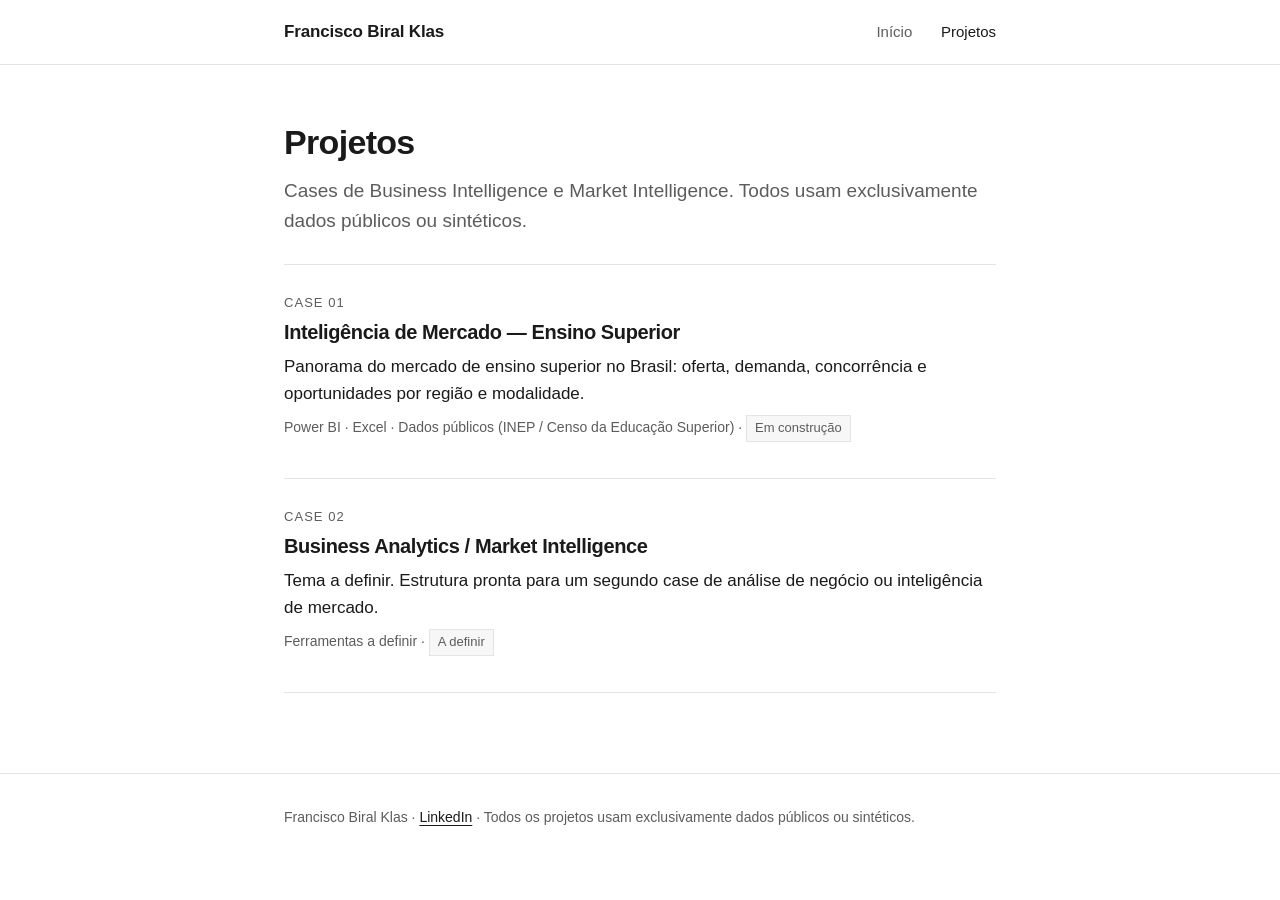
==== projetos.html @ e993f1bc "Site inicial" ====
<!DOCTYPE html>
<html lang="pt-BR">
<head>
  <meta charset="utf-8">
  <meta name="viewport" content="width=device-width, initial-scale=1">
  <title>Projetos — Francisco Biral Klas</title>
  <meta name="description" content="Cases de Business Intelligence e Market Intelligence.">
  <link rel="stylesheet" href="assets/style.css">
</head>
<body>

<header class="site">
  <div class="container">
    <a class="brand" href="index.html">Francisco Biral Klas</a>
    <nav>
      <a href="index.html">Início</a>
      <a href="projetos.html" aria-current="page">Projetos</a>
    </nav>
  </div>
</header>

<main>
  <div class="container">

    <h1>Projetos</h1>
    <p class="lead">
      Cases de Business Intelligence e Market Intelligence. Todos usam exclusivamente
      dados públicos ou sintéticos.
    </p>

    <!--
      PARA ADICIONAR UM PROJETO:
      1. copie o bloco <li> ... </li> abaixo;
      2. ajuste Case NN, título, link, resumo e ferramentas;
      3. repita o mesmo bloco em index.html (seção "Projetos").
    -->
    <ul class="project-list">

      <li>
        <span class="tag">Case 01</span>
        <h3><a href="projetos/case-01-ensino-superior.html">Inteligência de Mercado — Ensino Superior</a></h3>
        <p>Panorama do mercado de ensino superior no Brasil: oferta, demanda, concorrência e oportunidades por região e modalidade.</p>
        <p class="meta">Power BI · Excel · Dados públicos (INEP / Censo da Educação Superior) · <span class="status">Em construção</span></p>
      </li>

      <li>
        <span class="tag">Case 02</span>
        <h3><a href="projetos/case-02-market-intelligence.html">Business Analytics / Market Intelligence</a></h3>
        <p>Tema a definir. Estrutura pronta para um segundo case de análise de negócio ou inteligência de mercado.</p>
        <p class="meta">Ferramentas a definir · <span class="status">A definir</span></p>
      </li>

    </ul>

  </div>
</main>

<footer class="site">
  <div class="container">
    Francisco Biral Klas · <a href="https://www.linkedin.com/in/francisco-klas/" target="_blank" rel="noopener">LinkedIn</a>
    · Todos os projetos usam exclusivamente dados públicos ou sintéticos.
  </div>
</footer>

</body>
</html>
---- assets/style.css ----
/* ============================================================
   Portfolio — Francisco Biral Klas
   Único arquivo de estilo. Cores e medidas ficam nas variáveis.
   ============================================================ */

:root {
  --text: #1a1a1a;
  --muted: #5c5c5c;
  --line: #e4e4e4;
  --bg: #ffffff;
  --bg-soft: #f7f7f7;
  --link: #1a1a1a;
  --accent: #1f4e79;          /* azul sóbrio, usado só em links/hover */
  --max: 760px;               /* largura da coluna de leitura */
  --font: -apple-system, BlinkMacSystemFont, "Segoe UI", Roboto, "Helvetica Neue", Arial, sans-serif;
}

* { box-sizing: border-box; }

html { -webkit-text-size-adjust: 100%; }

body {
  margin: 0;
  font-family: var(--font);
  font-size: 17px;
  line-height: 1.6;
  color: var(--text);
  background: var(--bg);
}

/* ---------- Layout ---------- */

.container {
  max-width: var(--max);
  margin: 0 auto;
  padding: 0 24px;
}

header.site {
  border-bottom: 1px solid var(--line);
}

header.site .container {
  display: flex;
  justify-content: space-between;
  align-items: center;
  height: 64px;
}

header.site .brand {
  font-weight: 600;
  text-decoration: none;
  color: var(--text);
  letter-spacing: -0.01em;
}

header.site nav a {
  margin-left: 24px;
  text-decoration: none;
  color: var(--muted);
  font-size: 15px;
}

header.site nav a:hover,
header.site nav a[aria-current="page"] { color: var(--text); }

main { padding: 56px 0 80px; }

footer.site {
  border-top: 1px solid var(--line);
  padding: 32px 0;
  font-size: 14px;
  color: var(--muted);
}

/* ---------- Tipografia ---------- */

h1, h2, h3 {
  line-height: 1.25;
  letter-spacing: -0.02em;
  font-weight: 600;
  margin: 0 0 12px;
}

h1 { font-size: 34px; }
h2 { font-size: 22px; margin-top: 48px; }
h3 { font-size: 18px; margin-top: 28px; }

p { margin: 0 0 16px; }

a { color: var(--link); text-decoration: underline; text-underline-offset: 3px; }
a:hover { color: var(--accent); }

ul, ol { padding-left: 22px; margin: 0 0 16px; }
li { margin-bottom: 6px; }

.lead { font-size: 19px; color: var(--muted); margin-bottom: 28px; }

.subtitle {
  color: var(--muted);
  font-size: 17px;
  margin: 4px 0 24px;
}

.muted { color: var(--muted); }
.small { font-size: 14px; }

hr { border: 0; border-top: 1px solid var(--line); margin: 48px 0; }

/* ---------- Links de ação (não são "botões de startup") ---------- */

.links { display: flex; flex-wrap: wrap; gap: 12px 24px; margin-bottom: 16px; }

.btn {
  display: inline-block;
  padding: 9px 16px;
  border: 1px solid var(--text);
  color: var(--text);
  text-decoration: none;
  font-size: 15px;
  background: var(--bg);
}
.btn:hover { background: var(--text); color: var(--bg); }

/* ---------- Lista de projetos (cards discretos) ---------- */

.project-list { list-style: none; padding: 0; margin: 0; }

.project-list li {
  border-top: 1px solid var(--line);
  padding: 28px 0;
  margin: 0;
}
.project-list li:last-child { border-bottom: 1px solid var(--line); }

.project-list .tag {
  display: block;
  font-size: 13px;
  text-transform: uppercase;
  letter-spacing: 0.08em;
  color: var(--muted);
  margin-bottom: 6px;
}

.project-list h3 { margin: 0 0 8px; font-size: 20px; }
.project-list h3 a { text-decoration: none; }
.project-list h3 a:hover { text-decoration: underline; }

.project-list p { margin-bottom: 8px; }

.project-list .meta { font-size: 14px; color: var(--muted); }

/* ---------- Página de case ---------- */

.case-header { margin-bottom: 8px; }

.case-meta {
  display: grid;
  grid-template-columns: 160px 1fr;
  gap: 8px 16px;
  font-size: 15px;
  padding: 20px 0;
  border-top: 1px solid var(--line);
  border-bottom: 1px solid var(--line);
  margin: 24px 0 8px;
}
.case-meta dt { color: var(--muted); }
.case-meta dd { margin: 0; }

.status {
  display: inline-block;
  font-size: 13px;
  padding: 2px 8px;
  border: 1px solid var(--line);
  background: var(--bg-soft);
  color: var(--muted);
  vertical-align: middle;
}

/* screenshots */
figure { margin: 24px 0; }
figure img {
  display: block;
  width: 100%;
  height: auto;
  border: 1px solid var(--line);
}
figcaption { font-size: 14px; color: var(--muted); margin-top: 8px; }

/* placeholder enquanto não há imagem */
.placeholder-img {
  border: 1px dashed #c8c8c8;
  background: var(--bg-soft);
  color: var(--muted);
  font-size: 14px;
  padding: 72px 16px;
  text-align: center;
}

/* Power BI */
.powerbi {
  margin: 24px 0;
}
.powerbi .frame {
  position: relative;
  width: 100%;
  /* 16:9 + barra inferior do Power BI */
  padding-top: 62.5%;
  border: 1px solid var(--line);
  background: var(--bg-soft);
}
.powerbi iframe {
  position: absolute;
  inset: 0;
  width: 100%;
  height: 100%;
  border: 0;
}
.powerbi .note { font-size: 14px; color: var(--muted); margin-top: 8px; }

/* tabela simples (fontes de dados, ferramentas) */
table {
  width: 100%;
  border-collapse: collapse;
  font-size: 15px;
  margin: 0 0 16px;
}
th, td {
  text-align: left;
  padding: 8px 8px 8px 0;
  border-bottom: 1px solid var(--line);
  vertical-align: top;
}
th { font-weight: 600; color: var(--muted); font-size: 14px; }

/* navegação entre cases */
.case-nav {
  display: flex;
  justify-content: space-between;
  margin-top: 56px;
  padding-top: 24px;
  border-top: 1px solid var(--line);
  font-size: 15px;
}

/* ---------- Responsivo ---------- */

@media (max-width: 640px) {
  body { font-size: 16px; }
  h1 { font-size: 28px; }
  h2 { font-size: 20px; }
  main { padding: 36px 0 60px; }
  header.site nav a { margin-left: 16px; }
  .case-meta { grid-template-columns: 1fr; gap: 2px 0; }
  .case-meta dt { margin-top: 10px; }
  .case-meta dt:first-child { margin-top: 0; }
}

/* ---------- Impressão (recrutador pode salvar em PDF) ---------- */

@media print {
  header.site nav, footer.site, .case-nav, .powerbi { display: none; }
  body { font-size: 12pt; }
  a { text-decoration: none; color: var(--text); }
}
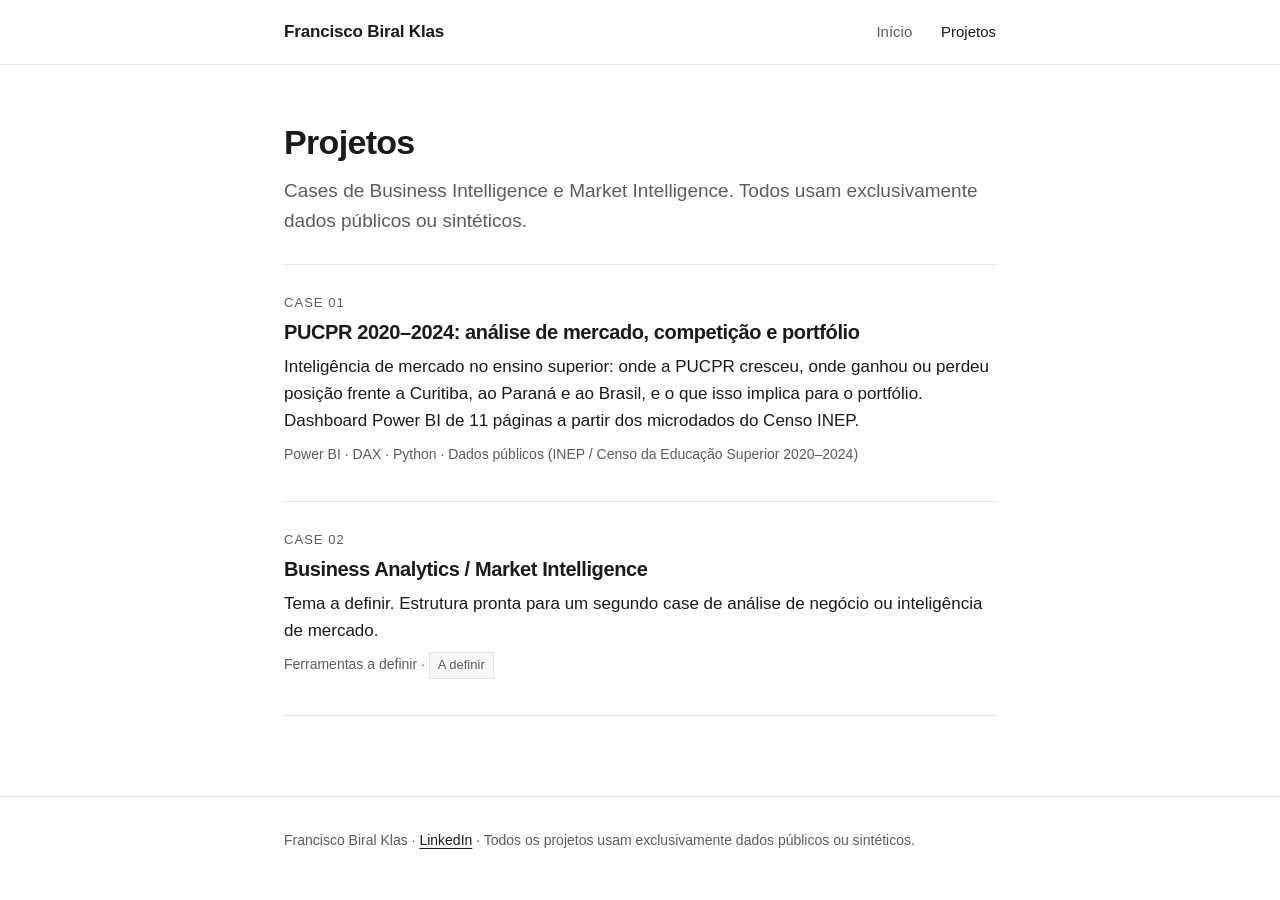
==== commit dc58cb51: "Add files via upload" ====
--- a/projetos.html
+++ b/projetos.html
@@ -38,9 +38,9 @@
 
       <li>
         <span class="tag">Case 01</span>
-        <h3><a href="projetos/case-01-ensino-superior.html">Inteligência de Mercado — Ensino Superior</a></h3>
-        <p>Panorama do mercado de ensino superior no Brasil: oferta, demanda, concorrência e oportunidades por região e modalidade.</p>
-        <p class="meta">Power BI · Excel · Dados públicos (INEP / Censo da Educação Superior) · <span class="status">Em construção</span></p>
+        <h3><a href="projetos/case-01-ensino-superior.html">PUCPR 2020–2024: análise de mercado, competição e portfólio</a></h3>
+        <p>Inteligência de mercado no ensino superior: onde a PUCPR cresceu, onde ganhou ou perdeu posição frente a Curitiba, ao Paraná e ao Brasil, e o que isso implica para o portfólio. Dashboard Power BI de 11 páginas a partir dos microdados do Censo INEP.</p>
+        <p class="meta">Power BI · DAX · Python · Dados públicos (INEP / Censo da Educação Superior 2020–2024)</p>
       </li>
 
       <li>
--- a/assets/style.css
+++ b/assets/style.css
@@ -187,6 +187,15 @@
 }
 figcaption { font-size: 14px; color: var(--muted); margin-top: 8px; }
 
+/* figura mais larga que a coluna de texto (screenshots de dashboard) */
+figure.wide {
+  width: min(1100px, calc(100vw - 48px));
+  margin-left: 50%;
+  transform: translateX(-50%);
+}
+figure.wide figcaption { max-width: var(--max); margin-left: auto; margin-right: auto; }
+figure a { display: block; }
+
 /* placeholder enquanto não há imagem */
 .placeholder-img {
   border: 1px dashed #c8c8c8;
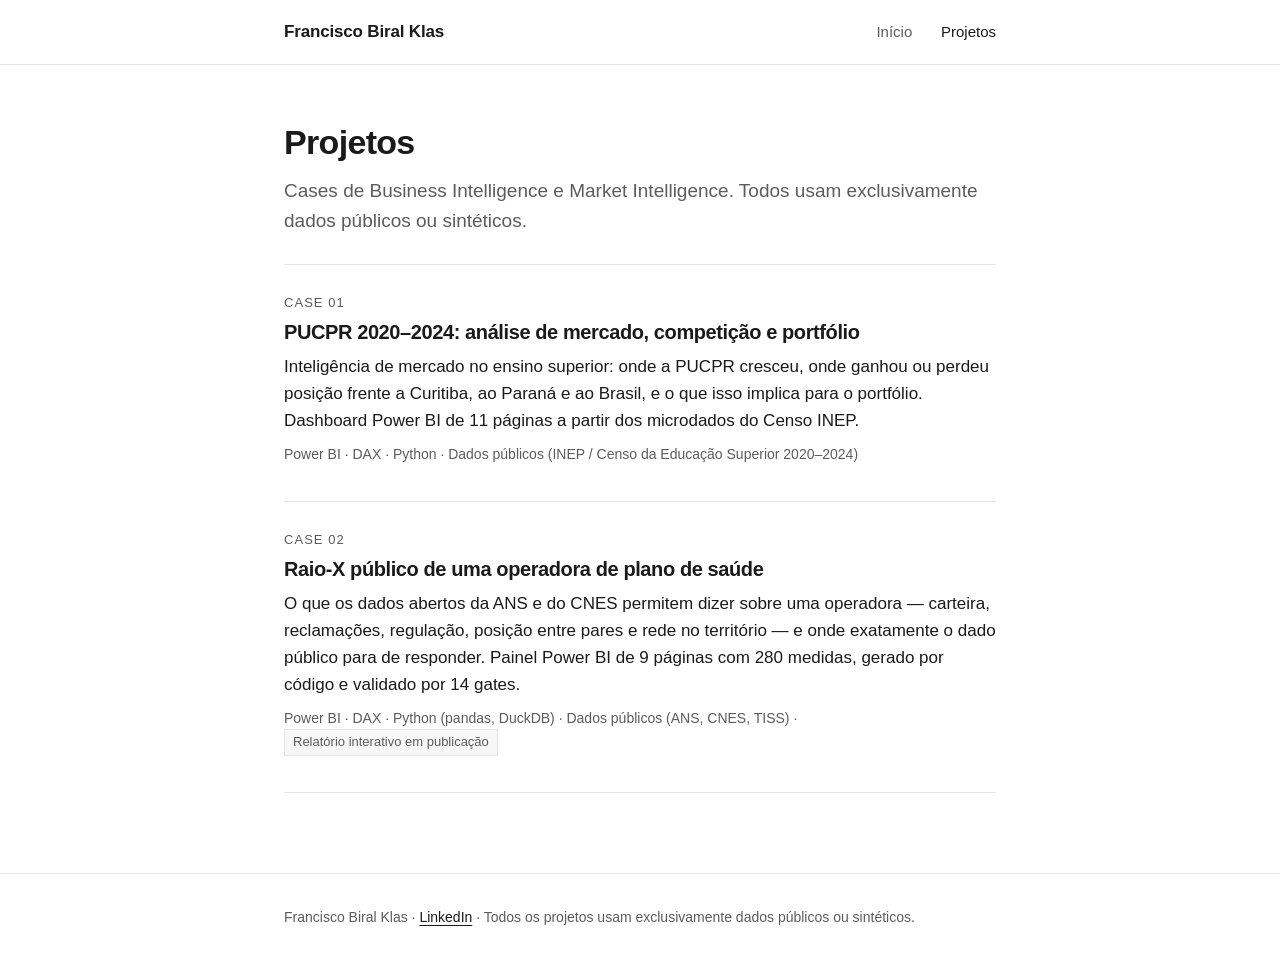
==== commit c5779a3a: "Case 02: Raio-X público de uma operadora de plano de saúde (ANS/CNES) Nova página projetos/case-02-r" ====
--- a/projetos.html
+++ b/projetos.html
@@ -45,9 +45,9 @@
 
       <li>
         <span class="tag">Case 02</span>
-        <h3><a href="projetos/case-02-market-intelligence.html">Business Analytics / Market Intelligence</a></h3>
-        <p>Tema a definir. Estrutura pronta para um segundo case de análise de negócio ou inteligência de mercado.</p>
-        <p class="meta">Ferramentas a definir · <span class="status">A definir</span></p>
+        <h3><a href="projetos/case-02-raio-x-operadora-saude.html">Raio-X público de uma operadora de plano de saúde</a></h3>
+        <p>O que os dados abertos da ANS e do CNES permitem dizer sobre uma operadora — carteira, reclamações, regulação, posição entre pares e rede no território — e onde exatamente o dado público para de responder. Painel Power BI de 9 páginas com 280 medidas, gerado por código e validado por 14 gates.</p>
+        <p class="meta">Power BI · DAX · Python (pandas, DuckDB) · Dados públicos (ANS, CNES, TISS) · <span class="status">Relatório interativo em publicação</span></p>
       </li>
 
     </ul>
--- a/assets/style.css
+++ b/assets/style.css
@@ -187,13 +187,6 @@
 }
 figcaption { font-size: 14px; color: var(--muted); margin-top: 8px; }
 
-/* figura mais larga que a coluna de texto (screenshots de dashboard) */
-figure.wide {
-  width: min(1100px, calc(100vw - 48px));
-  margin-left: 50%;
-  transform: translateX(-50%);
-}
-figure.wide figcaption { max-width: var(--max); margin-left: auto; margin-right: auto; }
 figure a { display: block; }
 
 /* placeholder enquanto não há imagem */
@@ -213,10 +206,11 @@
 .powerbi .frame {
   position: relative;
   width: 100%;
-  /* 16:9 + barra inferior do Power BI */
-  padding-top: 62.5%;
+  /* canvas 16:9 (56,25%) + 56 px da barra inferior do Power BI.
+     Precisa ser exato: qualquer folga vira tarja cinza do visualizador. */
+  padding-top: calc(56.25% + 56px);
   border: 1px solid var(--line);
-  background: var(--bg-soft);
+  background: var(--bg);
 }
 .powerbi iframe {
   position: absolute;
@@ -265,6 +259,34 @@
   .case-meta dt:first-child { margin-top: 0; }
 }
 
+/* ---------- Blocos largos (dashboard e screenshots) ----------
+   Sangram para fora da coluna de texto sem usar 100vw (que inclui a barra de
+   rolagem e provoca deslocamento quando ela aparece). Precisa vir DEPOIS de
+   .powerbi para sobrescrever a margem daquele bloco. */
+
+.wide {
+  --bleed: 170px;
+  width: calc(100% + 2 * var(--bleed));
+  margin-left: calc(-1 * var(--bleed));
+  margin-right: calc(-1 * var(--bleed));
+  max-width: none;
+}
+
+.wide figcaption,
+.wide .note {
+  max-width: calc(var(--max) - 48px);
+  margin-left: auto;
+  margin-right: auto;
+}
+
+/* sem espaço para sangrar: volta à largura da coluna */
+@media (max-width: 1120px) {
+  .wide {
+    --bleed: 0px;
+    width: 100%;
+  }
+}
+
 /* ---------- Impressão (recrutador pode salvar em PDF) ---------- */
 
 @media print {
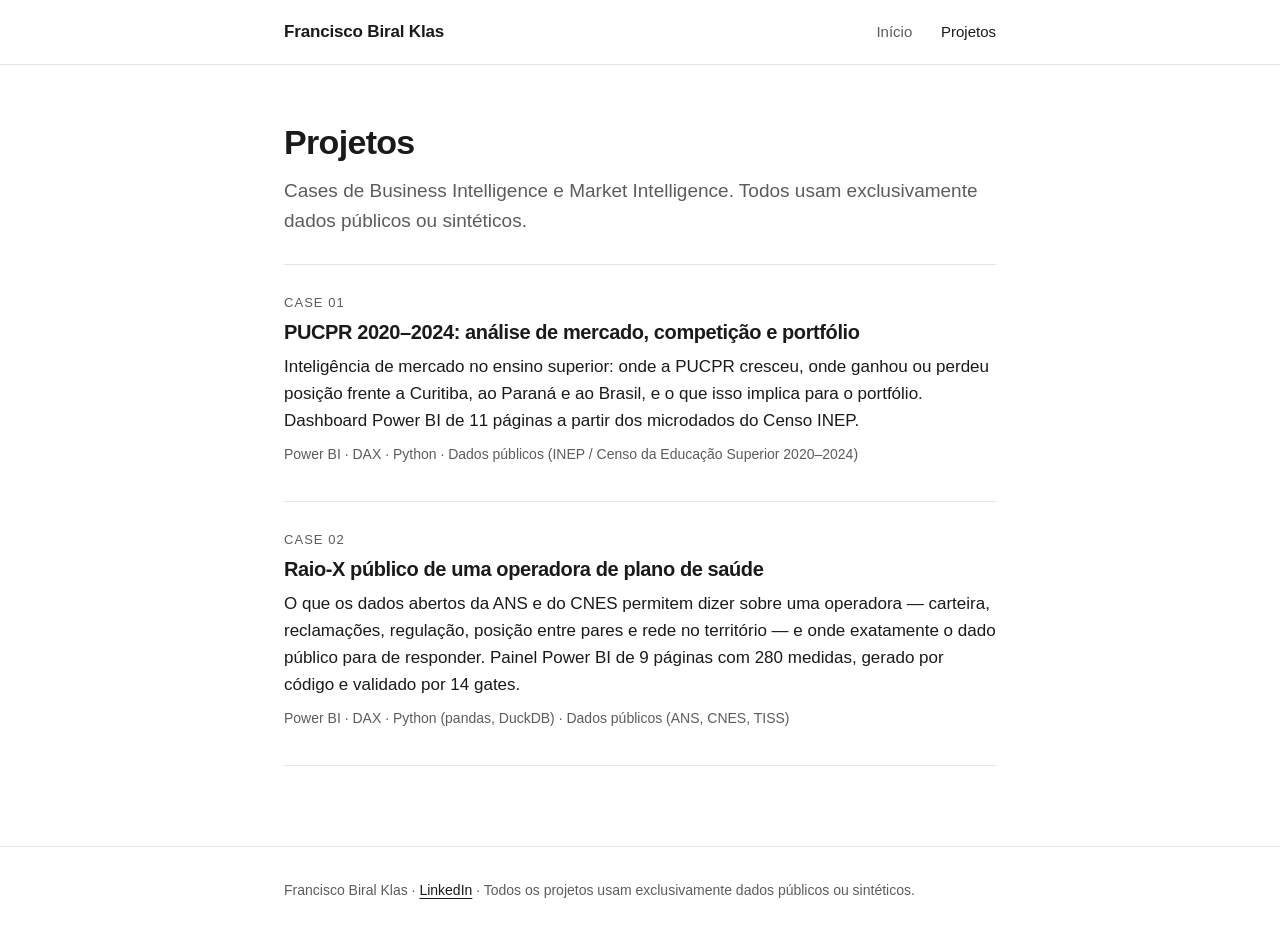
==== commit 0004dbf6: "Case 02: ativa o relatório interativo (Publish to web) e remove o selo 'em publicação' Co-Authored-B" ====
--- a/projetos.html
+++ b/projetos.html
@@ -47,7 +47,7 @@
         <span class="tag">Case 02</span>
         <h3><a href="projetos/case-02-raio-x-operadora-saude.html">Raio-X público de uma operadora de plano de saúde</a></h3>
         <p>O que os dados abertos da ANS e do CNES permitem dizer sobre uma operadora — carteira, reclamações, regulação, posição entre pares e rede no território — e onde exatamente o dado público para de responder. Painel Power BI de 9 páginas com 280 medidas, gerado por código e validado por 14 gates.</p>
-        <p class="meta">Power BI · DAX · Python (pandas, DuckDB) · Dados públicos (ANS, CNES, TISS) · <span class="status">Relatório interativo em publicação</span></p>
+        <p class="meta">Power BI · DAX · Python (pandas, DuckDB) · Dados públicos (ANS, CNES, TISS)</p>
       </li>
 
     </ul>
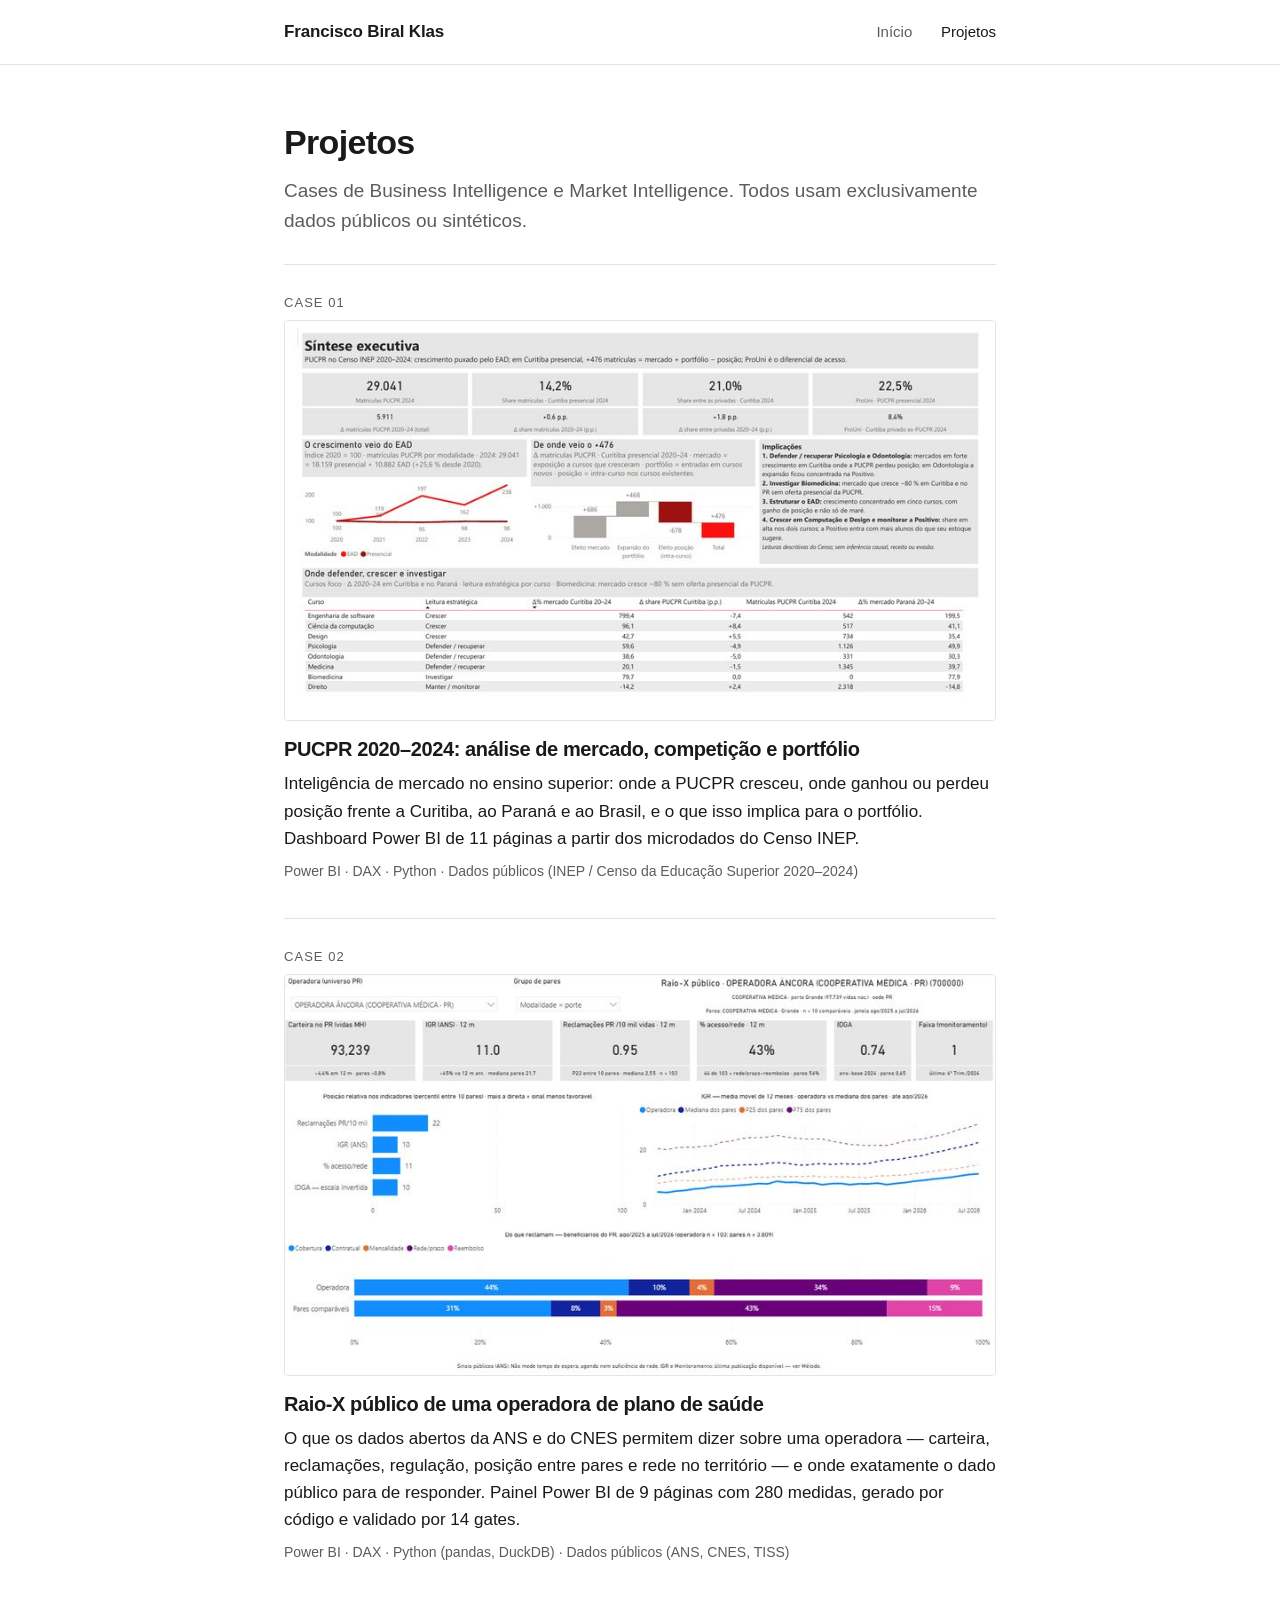
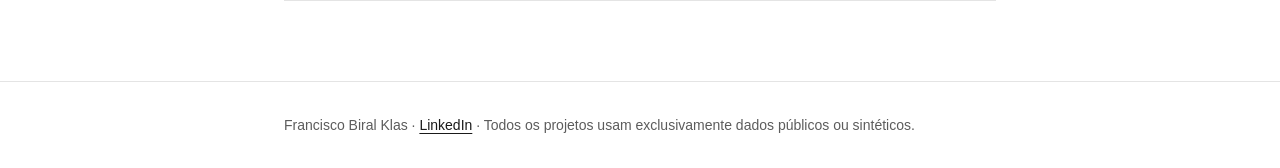
==== commit 475294d9: "Home e Projetos: thumbnail por case (16:9) + print da síntese do Case 02 Co-Authored-By: Claude Fabl" ====
--- a/projetos.html
+++ b/projetos.html
@@ -38,6 +38,7 @@
 
       <li>
         <span class="tag">Case 01</span>
+        <a class="thumb" href="projetos/case-01-ensino-superior.html"><img src="assets/img/case-01/thumb.jpg" alt="Case 01 — página de síntese executiva do dashboard PUCPR 2020–2024" width="800" height="450" loading="lazy"></a>
         <h3><a href="projetos/case-01-ensino-superior.html">PUCPR 2020–2024: análise de mercado, competição e portfólio</a></h3>
         <p>Inteligência de mercado no ensino superior: onde a PUCPR cresceu, onde ganhou ou perdeu posição frente a Curitiba, ao Paraná e ao Brasil, e o que isso implica para o portfólio. Dashboard Power BI de 11 páginas a partir dos microdados do Censo INEP.</p>
         <p class="meta">Power BI · DAX · Python · Dados públicos (INEP / Censo da Educação Superior 2020–2024)</p>
@@ -45,6 +46,7 @@
 
       <li>
         <span class="tag">Case 02</span>
+        <a class="thumb" href="projetos/case-02-raio-x-operadora-saude.html"><img src="assets/img/case-02/thumb.jpg" alt="Case 02 — página de síntese do Raio-X público da operadora" width="800" height="450" loading="lazy"></a>
         <h3><a href="projetos/case-02-raio-x-operadora-saude.html">Raio-X público de uma operadora de plano de saúde</a></h3>
         <p>O que os dados abertos da ANS e do CNES permitem dizer sobre uma operadora — carteira, reclamações, regulação, posição entre pares e rede no território — e onde exatamente o dado público para de responder. Painel Power BI de 9 páginas com 280 medidas, gerado por código e validado por 14 gates.</p>
         <p class="meta">Power BI · DAX · Python (pandas, DuckDB) · Dados públicos (ANS, CNES, TISS)</p>
--- a/assets/style.css
+++ b/assets/style.css
@@ -150,6 +150,25 @@
 
 .project-list .meta { font-size: 14px; color: var(--muted); }
 
+/* thumbnail do projeto (home e lista de projetos) */
+.project-list .thumb {
+  display: block;
+  margin: 0 0 16px;
+  border: 1px solid var(--line);
+  border-radius: 4px;
+  overflow: hidden;
+  background: var(--bg-soft);
+}
+.project-list .thumb img {
+  display: block;
+  width: 100%;
+  height: auto;
+  aspect-ratio: 16 / 9;
+  object-fit: cover;
+}
+.project-list .thumb:hover img { opacity: 0.92; }
+
+
 /* ---------- Página de case ---------- */
 
 .case-header { margin-bottom: 8px; }
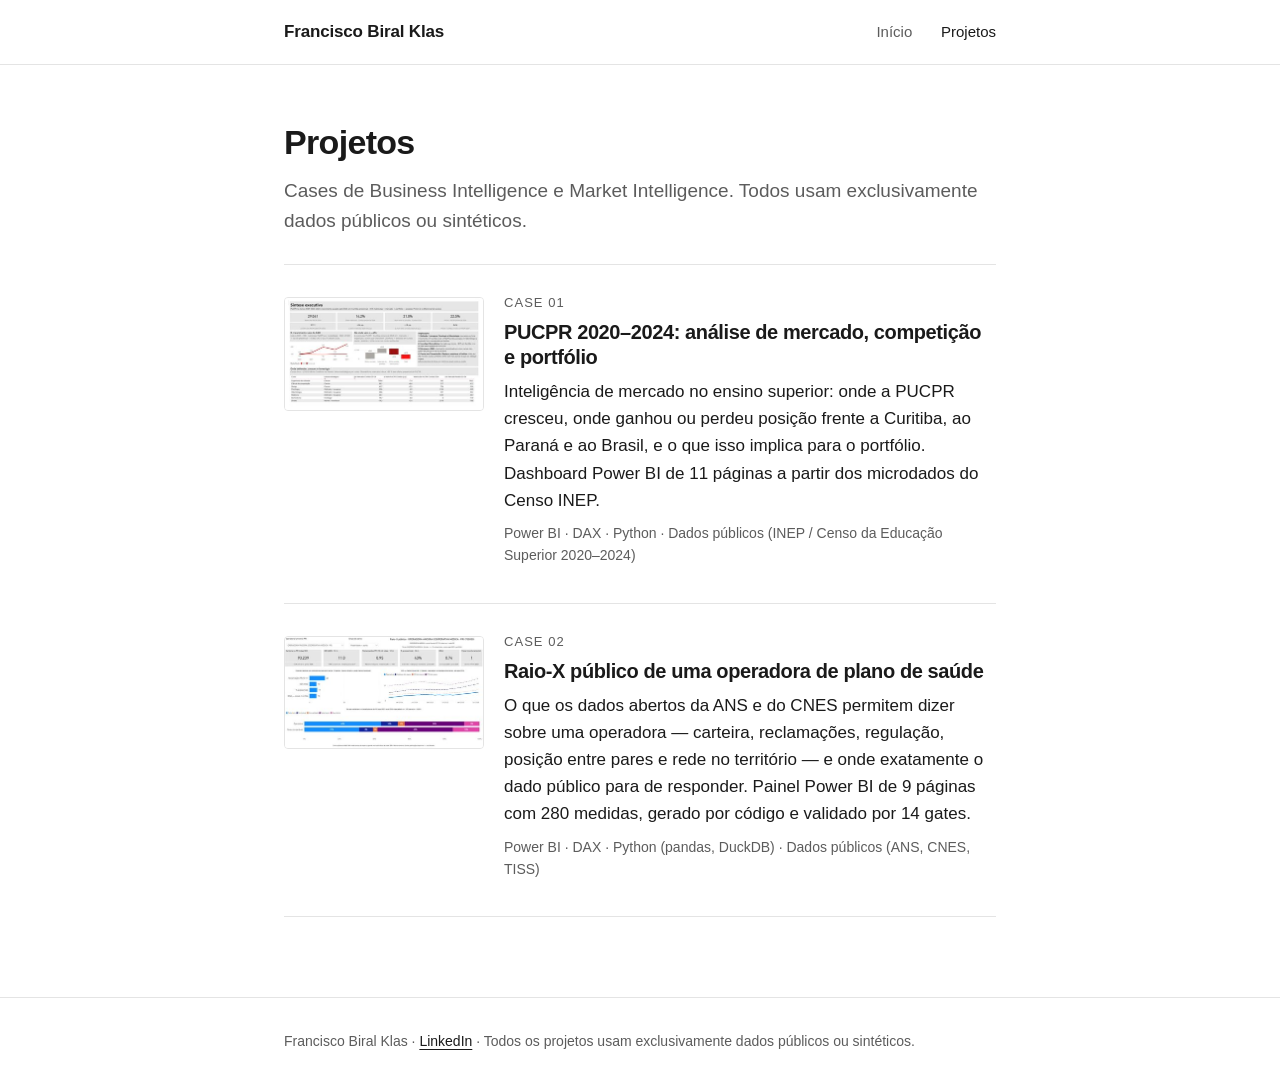
==== commit a5ba9af2: "Cards de projeto: thumbnail menor (200 px) à esquerda do título Co-Authored-By: Claude Fable 5.1 <no" ====
--- a/projetos.html
+++ b/projetos.html
@@ -37,19 +37,23 @@
     <ul class="project-list">
 
       <li>
-        <span class="tag">Case 01</span>
-        <a class="thumb" href="projetos/case-01-ensino-superior.html"><img src="assets/img/case-01/thumb.jpg" alt="Case 01 — página de síntese executiva do dashboard PUCPR 2020–2024" width="800" height="450" loading="lazy"></a>
-        <h3><a href="projetos/case-01-ensino-superior.html">PUCPR 2020–2024: análise de mercado, competição e portfólio</a></h3>
-        <p>Inteligência de mercado no ensino superior: onde a PUCPR cresceu, onde ganhou ou perdeu posição frente a Curitiba, ao Paraná e ao Brasil, e o que isso implica para o portfólio. Dashboard Power BI de 11 páginas a partir dos microdados do Censo INEP.</p>
-        <p class="meta">Power BI · DAX · Python · Dados públicos (INEP / Censo da Educação Superior 2020–2024)</p>
+        <a class="thumb" href="projetos/case-01-ensino-superior.html"><img src="assets/img/case-01/thumb.jpg" alt="Case 01 — página de síntese executiva do dashboard PUCPR 2020–2024" width="400" height="225" loading="lazy"></a>
+        <div class="body">
+          <span class="tag">Case 01</span>
+          <h3><a href="projetos/case-01-ensino-superior.html">PUCPR 2020–2024: análise de mercado, competição e portfólio</a></h3>
+          <p>Inteligência de mercado no ensino superior: onde a PUCPR cresceu, onde ganhou ou perdeu posição frente a Curitiba, ao Paraná e ao Brasil, e o que isso implica para o portfólio. Dashboard Power BI de 11 páginas a partir dos microdados do Censo INEP.</p>
+          <p class="meta">Power BI · DAX · Python · Dados públicos (INEP / Censo da Educação Superior 2020–2024)</p>
+        </div>
       </li>
 
       <li>
-        <span class="tag">Case 02</span>
-        <a class="thumb" href="projetos/case-02-raio-x-operadora-saude.html"><img src="assets/img/case-02/thumb.jpg" alt="Case 02 — página de síntese do Raio-X público da operadora" width="800" height="450" loading="lazy"></a>
-        <h3><a href="projetos/case-02-raio-x-operadora-saude.html">Raio-X público de uma operadora de plano de saúde</a></h3>
-        <p>O que os dados abertos da ANS e do CNES permitem dizer sobre uma operadora — carteira, reclamações, regulação, posição entre pares e rede no território — e onde exatamente o dado público para de responder. Painel Power BI de 9 páginas com 280 medidas, gerado por código e validado por 14 gates.</p>
-        <p class="meta">Power BI · DAX · Python (pandas, DuckDB) · Dados públicos (ANS, CNES, TISS)</p>
+        <a class="thumb" href="projetos/case-02-raio-x-operadora-saude.html"><img src="assets/img/case-02/thumb.jpg" alt="Case 02 — página de síntese do Raio-X público da operadora" width="400" height="225" loading="lazy"></a>
+        <div class="body">
+          <span class="tag">Case 02</span>
+          <h3><a href="projetos/case-02-raio-x-operadora-saude.html">Raio-X público de uma operadora de plano de saúde</a></h3>
+          <p>O que os dados abertos da ANS e do CNES permitem dizer sobre uma operadora — carteira, reclamações, regulação, posição entre pares e rede no território — e onde exatamente o dado público para de responder. Painel Power BI de 9 páginas com 280 medidas, gerado por código e validado por 14 gates.</p>
+          <p class="meta">Power BI · DAX · Python (pandas, DuckDB) · Dados públicos (ANS, CNES, TISS)</p>
+        </div>
       </li>
 
     </ul>
--- a/assets/style.css
+++ b/assets/style.css
@@ -150,10 +150,12 @@
 
 .project-list .meta { font-size: 14px; color: var(--muted); }
 
-/* thumbnail do projeto (home e lista de projetos) */
+/* thumbnail do projeto (home e lista de projetos): pequena, à esquerda do texto */
+.project-list li { display: flex; gap: 20px; align-items: flex-start; }
 .project-list .thumb {
+  flex: 0 0 200px;
   display: block;
-  margin: 0 0 16px;
+  margin: 4px 0 0;
   border: 1px solid var(--line);
   border-radius: 4px;
   overflow: hidden;
@@ -167,6 +169,11 @@
   object-fit: cover;
 }
 .project-list .thumb:hover img { opacity: 0.92; }
+.project-list .body { flex: 1 1 auto; min-width: 0; }
+@media (max-width: 560px) {
+  .project-list li { flex-direction: column; gap: 12px; }
+  .project-list .thumb { flex-basis: auto; width: 100%; max-width: 280px; }
+}
 
 
 /* ---------- Página de case ---------- */
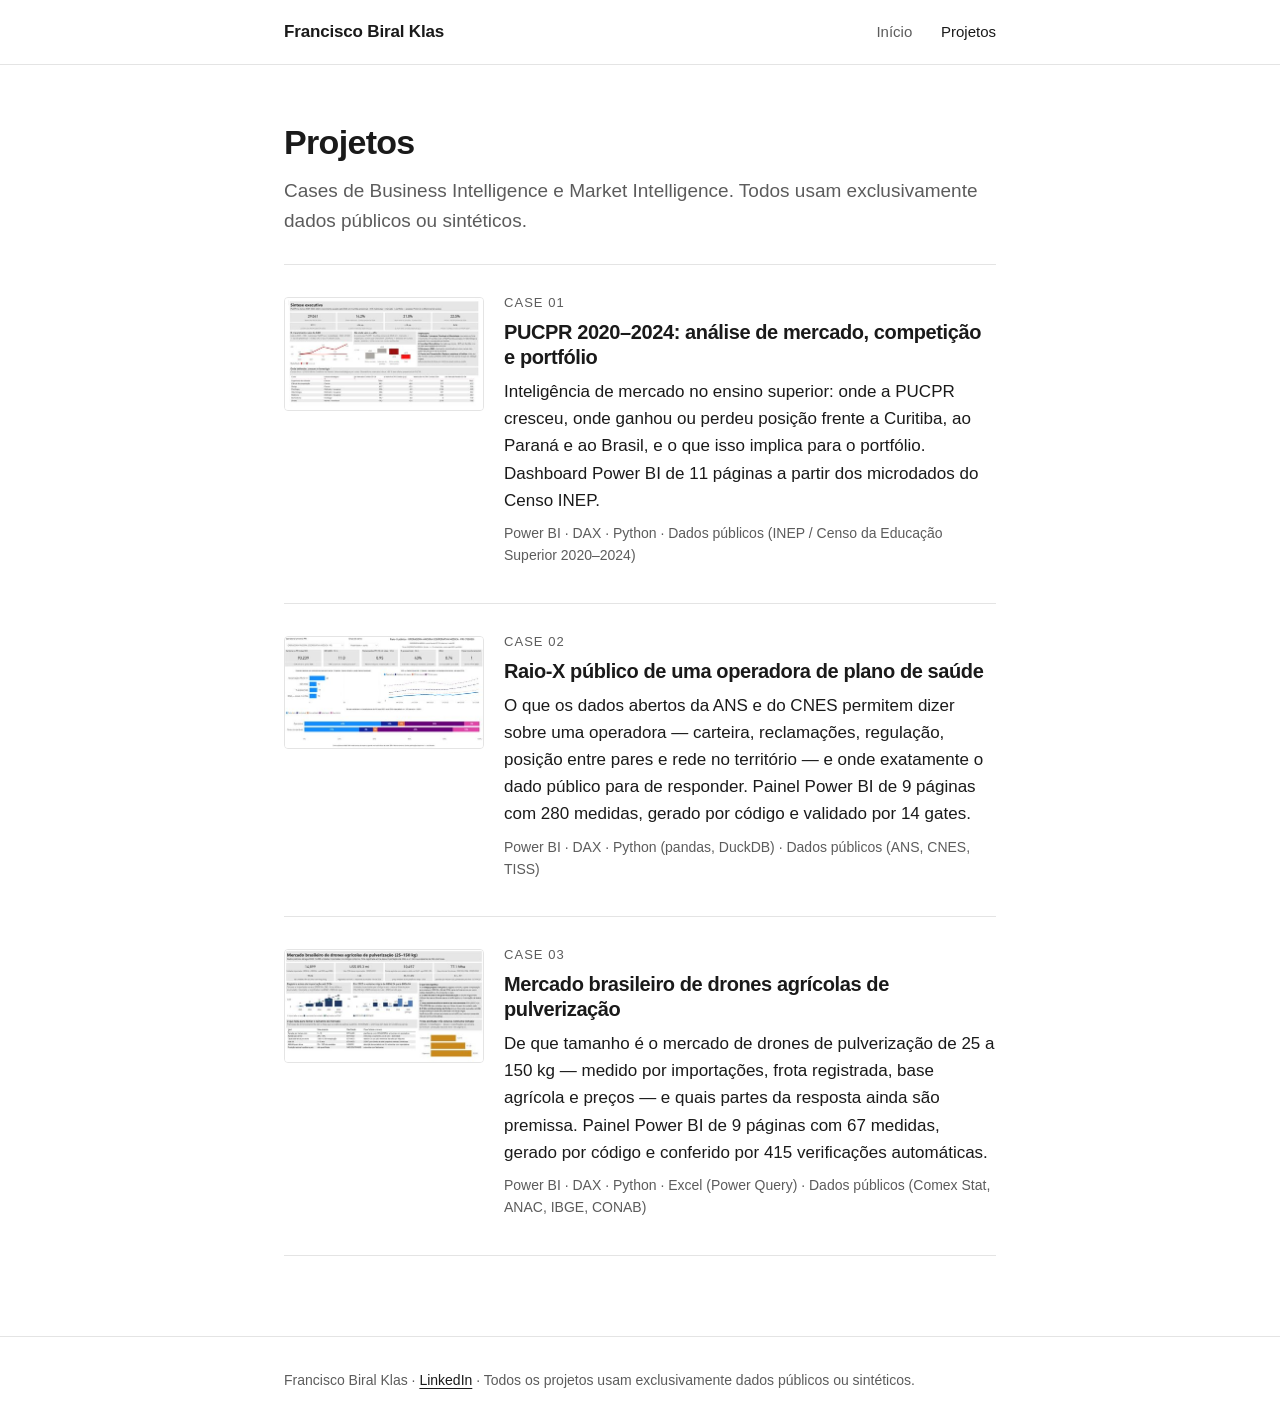
==== commit 50193a0c: "Add files via upload" ====
--- a/projetos.html
+++ b/projetos.html
@@ -56,6 +56,16 @@
         </div>
       </li>
 
+      <li>
+        <a class="thumb" href="projetos/case-03-mercado-drones-agricolas.html"><img src="assets/img/case-03/thumb.jpg" alt="Case 03 — página de síntese do painel do mercado de drones agrícolas" width="400" height="225" loading="lazy"></a>
+        <div class="body">
+          <span class="tag">Case 03</span>
+          <h3><a href="projetos/case-03-mercado-drones-agricolas.html">Mercado brasileiro de drones agrícolas de pulverização</a></h3>
+          <p>De que tamanho é o mercado de drones de pulverização de 25 a 150 kg — medido por importações, frota registrada, base agrícola e preços — e quais partes da resposta ainda são premissa. Painel Power BI de 9 páginas com 67 medidas, gerado por código e conferido por 415 verificações automáticas.</p>
+          <p class="meta">Power BI · DAX · Python · Excel (Power Query) · Dados públicos (Comex Stat, ANAC, IBGE, CONAB)</p>
+        </div>
+      </li>
+
     </ul>
 
   </div>
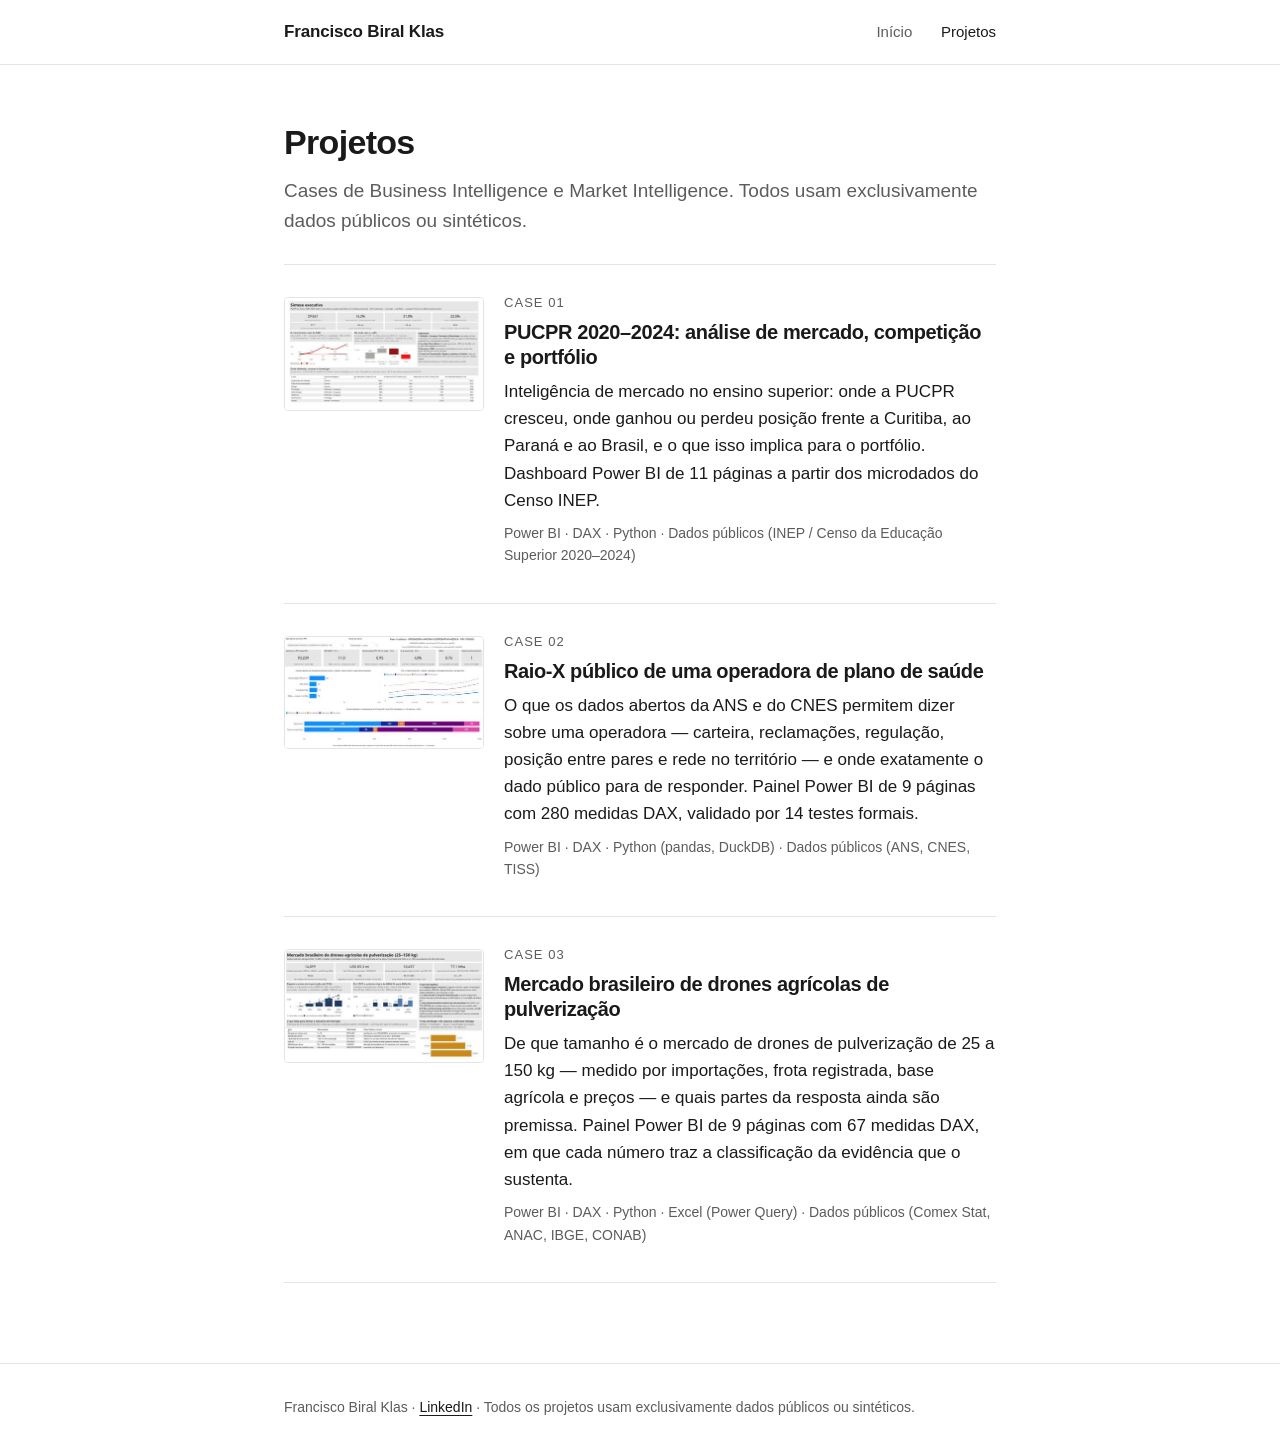
==== commit 2c79c708: "Add files via upload" ====
--- a/projetos.html
+++ b/projetos.html
@@ -51,7 +51,7 @@
         <div class="body">
           <span class="tag">Case 02</span>
           <h3><a href="projetos/case-02-raio-x-operadora-saude.html">Raio-X público de uma operadora de plano de saúde</a></h3>
-          <p>O que os dados abertos da ANS e do CNES permitem dizer sobre uma operadora — carteira, reclamações, regulação, posição entre pares e rede no território — e onde exatamente o dado público para de responder. Painel Power BI de 9 páginas com 280 medidas, gerado por código e validado por 14 gates.</p>
+          <p>O que os dados abertos da ANS e do CNES permitem dizer sobre uma operadora — carteira, reclamações, regulação, posição entre pares e rede no território — e onde exatamente o dado público para de responder. Painel Power BI de 9 páginas com 280 medidas DAX, validado por 14 testes formais.</p>
           <p class="meta">Power BI · DAX · Python (pandas, DuckDB) · Dados públicos (ANS, CNES, TISS)</p>
         </div>
       </li>
@@ -61,7 +61,7 @@
         <div class="body">
           <span class="tag">Case 03</span>
           <h3><a href="projetos/case-03-mercado-drones-agricolas.html">Mercado brasileiro de drones agrícolas de pulverização</a></h3>
-          <p>De que tamanho é o mercado de drones de pulverização de 25 a 150 kg — medido por importações, frota registrada, base agrícola e preços — e quais partes da resposta ainda são premissa. Painel Power BI de 9 páginas com 67 medidas, gerado por código e conferido por 415 verificações automáticas.</p>
+          <p>De que tamanho é o mercado de drones de pulverização de 25 a 150 kg — medido por importações, frota registrada, base agrícola e preços — e quais partes da resposta ainda são premissa. Painel Power BI de 9 páginas com 67 medidas DAX, em que cada número traz a classificação da evidência que o sustenta.</p>
           <p class="meta">Power BI · DAX · Python · Excel (Power Query) · Dados públicos (Comex Stat, ANAC, IBGE, CONAB)</p>
         </div>
       </li>
